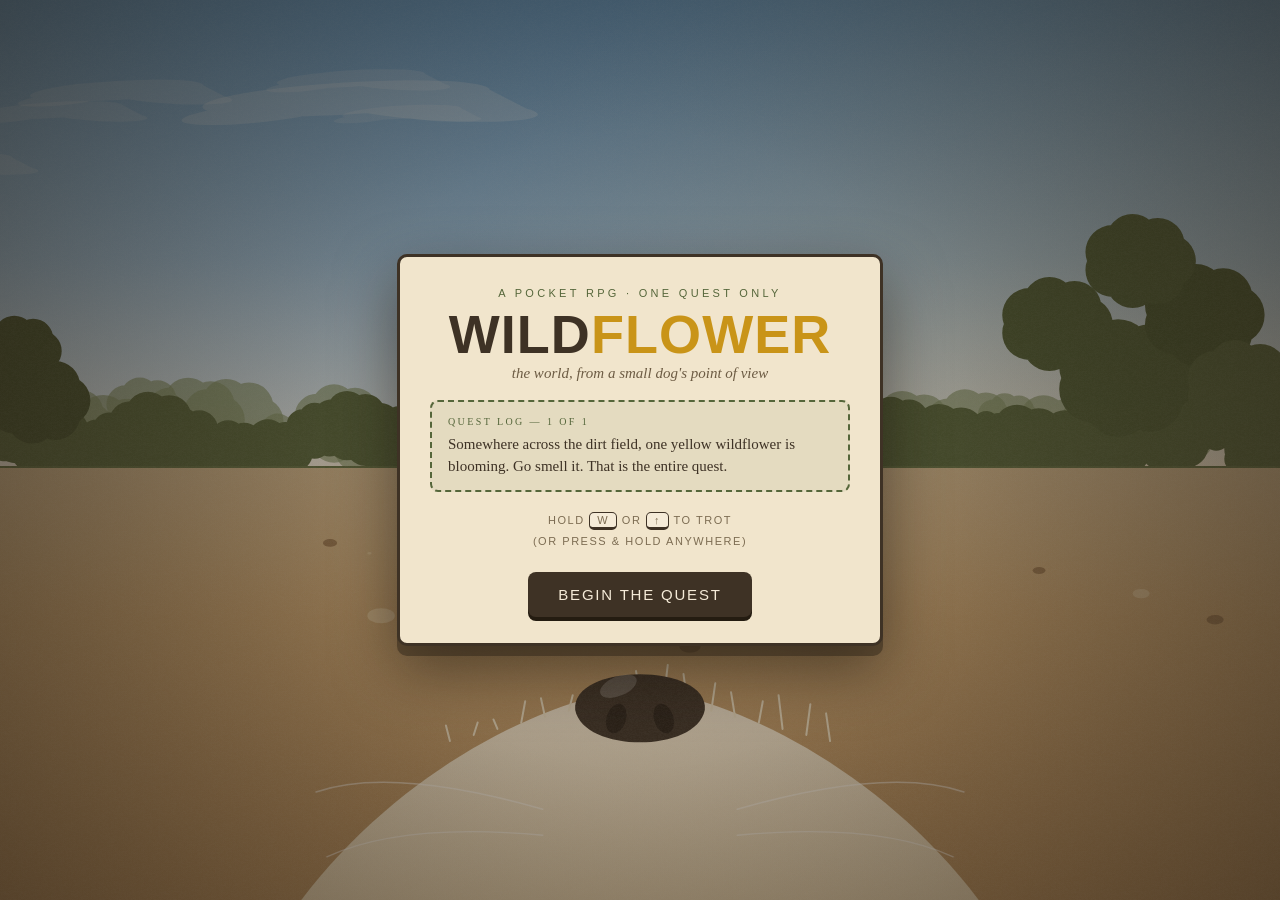
==== dog-quest/index.html @ f9dad0a7 "Add Wildflower: a one-quest RPG from the dog's point of view First-person canvas game built from the" ====
<!DOCTYPE html>
<html lang="en">
<head>
<meta charset="utf-8">
<meta name="viewport" content="width=device-width, initial-scale=1, maximum-scale=1, user-scalable=no">
<title>Wildflower — a pocket RPG</title>
</head>
<body>
<style>
  :root{
    --sky:#7FB2DC; --cream:#F5EBD8; --paper:#F1E5CC; --dirt:#C49E6C;
    --bark:#3E3225; --olive:#55663A; --flower:#FFC93E;
    --display:'Arial Rounded MT Bold','Trebuchet MS',Verdana,sans-serif;
    --flavor:Georgia,'Times New Roman',serif;
  }
  html,body{height:100%;}
  body{margin:0;overflow:hidden;background:#7FB2DC;touch-action:none;
    -webkit-user-select:none;user-select:none;font-family:var(--display);}
  #game{position:fixed;inset:0;}
  canvas{position:absolute;inset:0;width:100%;height:100%;display:block;cursor:pointer;}

  /* ---- HUD quest chip ---- */
  #hud{position:absolute;top:14px;left:14px;pointer-events:none;
    background:rgba(46,37,26,.82);color:var(--cream);
    border:2px solid rgba(245,235,216,.35);border-radius:8px;
    padding:8px 14px 9px;line-height:1.35;max-width:72vw;
    opacity:0;transition:opacity .4s;}
  #hud.show{opacity:1;}
  #hud .q-label{font-size:10px;letter-spacing:.22em;color:var(--flower);
    text-transform:uppercase;}
  #hud .q-text{font-size:14px;letter-spacing:.02em;}
  #hud .q-dist{font-size:11px;letter-spacing:.14em;text-transform:uppercase;
    color:#cfc3ab;font-variant-numeric:tabular-nums;}

  /* ---- hint ---- */
  #hint{position:absolute;left:50%;bottom:26%;transform:translateX(-50%);
    color:var(--cream);background:rgba(46,37,26,.72);border-radius:999px;
    padding:7px 18px;font-size:12px;letter-spacing:.16em;text-transform:uppercase;
    pointer-events:none;opacity:0;transition:opacity .5s;white-space:nowrap;}
  #hint.show{opacity:1;animation:hintpulse 2.2s ease-in-out infinite;}
  @keyframes hintpulse{50%{opacity:.45;}}

  /* ---- overlays ---- */
  .overlay{position:absolute;inset:0;display:flex;align-items:center;justify-content:center;
    padding:20px;background:radial-gradient(ellipse at 50% 60%,rgba(40,31,20,.25),rgba(40,31,20,.62));
    opacity:1;transition:opacity .45s;}
  .overlay.hidden{opacity:0;pointer-events:none;}
  .card{background:var(--paper);color:var(--bark);border:3px solid var(--bark);
    border-radius:10px;box-shadow:0 10px 0 rgba(40,31,20,.45), 0 24px 60px rgba(20,14,6,.5);
    max-width:420px;width:min(92vw,420px);padding:30px 30px 26px;text-align:center;}
  .eyebrow{font-size:11px;letter-spacing:.3em;text-transform:uppercase;color:var(--olive);margin:0 0 10px;}
  h1{font-family:var(--display);font-size:clamp(38px,9vw,54px);line-height:.95;margin:0 0 4px;
    letter-spacing:.02em;color:var(--bark);text-wrap:balance;}
  h1 .fl{color:#c99418;}
  .sub{font-family:var(--flavor);font-style:italic;font-size:15px;margin:0 0 18px;color:#6d5c44;}
  .quest-box{border:2px dashed var(--olive);border-radius:8px;background:rgba(85,102,58,.08);
    padding:12px 16px;margin:0 0 18px;text-align:left;}
  .quest-box .q-label{font-size:10px;letter-spacing:.24em;text-transform:uppercase;color:var(--olive);margin:0 0 4px;}
  .quest-box p{font-family:var(--flavor);font-size:15px;line-height:1.5;margin:0;}
  .controls{font-size:11px;letter-spacing:.14em;text-transform:uppercase;color:#7c6c52;margin:0 0 20px;line-height:1.9;}
  kbd{border:1.5px solid var(--bark);border-bottom-width:3px;border-radius:5px;
    padding:1px 7px;font-family:var(--display);font-size:11px;background:var(--cream);}
  button{font-family:var(--display);font-size:15px;letter-spacing:.12em;text-transform:uppercase;
    background:var(--bark);color:var(--cream);border:0;border-radius:8px;
    padding:14px 30px;cursor:pointer;box-shadow:0 4px 0 #241c11;transition:transform .08s,box-shadow .08s;}
  button:hover{transform:translateY(-1px);box-shadow:0 5px 0 #241c11;}
  button:active{transform:translateY(3px);box-shadow:0 1px 0 #241c11;}
  button:focus-visible{outline:3px solid var(--flower);outline-offset:3px;}

  /* ---- win ---- */
  #win{background:radial-gradient(ellipse at 50% 45%,rgba(40,31,20,.5),rgba(40,31,20,.82));}
  #win .card{background:transparent;border:0;box-shadow:none;max-width:520px;width:auto;}
  .winword{font-family:var(--display);font-weight:bold;font-size:clamp(56px,14vw,110px);
    line-height:.92;margin:0;color:var(--flower);letter-spacing:.01em;
    text-shadow:0 3px 0 #8a5a10,0 6px 0 #3E3225,0 14px 30px rgba(20,14,6,.55);
    transform:rotate(-3deg);animation:winpop .55s cubic-bezier(.2,1.6,.4,1) both;}
  @keyframes winpop{from{transform:rotate(-3deg) scale(.3);opacity:0;}to{transform:rotate(-3deg) scale(1);opacity:1;}}
  .sniffs{font-family:var(--flavor);font-style:italic;font-size:clamp(16px,3.4vw,22px);
    color:var(--cream);margin:18px 0 6px;letter-spacing:.06em;
    animation:fadeup .6s .35s both;}
  .windetail{font-family:var(--flavor);font-size:15px;line-height:1.55;color:#e8ddc6;
    max-width:34ch;margin:0 auto 26px;animation:fadeup .6s .55s both;}
  #win button{animation:fadeup .6s .8s both;}
  @keyframes fadeup{from{opacity:0;transform:translateY(12px);}to{opacity:1;transform:none;}}

  @media (prefers-reduced-motion:reduce){
    #hint.show,.winword,.sniffs,.windetail,#win button{animation:none;}
  }
</style>

<div id="game">
  <canvas id="c"></canvas>

  <div id="hud">
    <div class="q-label">Quest</div>
    <div class="q-text">Smell the wildflower</div>
    <div class="q-dist"><span id="paces">–</span> paces away</div>
  </div>

  <div id="hint">Hold to trot</div>

  <div id="start" class="overlay">
    <div class="card">
      <p class="eyebrow">A pocket RPG · one quest only</p>
      <h1>WILD<span class="fl">FLOWER</span></h1>
      <p class="sub">the world, from a small dog's point of view</p>
      <div class="quest-box">
        <p class="q-label">Quest log — 1 of 1</p>
        <p>Somewhere across the dirt field, one yellow wildflower is blooming.
        Go smell it. That is the entire quest.</p>
      </div>
      <p class="controls">Hold <kbd>W</kbd> or <kbd>&uarr;</kbd> to trot<br>
        (or press &amp; hold anywhere)</p>
      <button id="beginBtn">Begin the quest</button>
    </div>
  </div>

  <div id="win" class="overlay hidden">
    <div class="card">
      <p class="winword">YOU&nbsp;WIN!</p>
      <p class="sniffs">*sniff&hellip; sniff&hellip; snort*</p>
      <p class="windetail">The wildflower has been thoroughly smelled.
      The field is at peace. You are a very good dog.</p>
      <button id="againBtn">Smell it again</button>
    </div>
  </div>
</div>

<script>
(function(){
  'use strict';
  var cvs=document.getElementById('c'), ctx=cvs.getContext('2d');
  var hud=document.getElementById('hud'), hint=document.getElementById('hint');
  var startOv=document.getElementById('start'), winOv=document.getElementById('win');
  var pacesEl=document.getElementById('paces');
  var reduced=window.matchMedia('(prefers-reduced-motion: reduce)').matches;

  var W=0,H=0,DPR=1,horizon=0,focal=0,cx=0;
  var silCan=null,grainCan=null;

  // ---- world state ----
  var FLOWER_Z=64, SNIFF_AT=2.35;
  var state='title';           // title | play | sniff | won
  var playerZ=0, phase=0, sniffT=0, wonT=0;
  var held=false, keys={};
  var last=performance.now();

  // seeded-ish scatter (plain Math.random is fine in-browser)
  var pebbles=[], weeds=[], clouds=[], scents=[], petals=[];
  for(var i=0;i<110;i++) pebbles.push({x:(Math.random()*2-1)*46, z:Math.random()*FLOWER_Z,
    s:.5+Math.random()*1.4, c:Math.random()});
  for(i=0;i<26;i++) weeds.push({x:(Math.random()*2-1)*40, z:Math.random()*FLOWER_Z,
    s:.7+Math.random()*.9, lean:Math.random()*2-1});
  for(i=0;i<6;i++) clouds.push({x:Math.random(), y:.06+Math.random()*.32,
    s:.6+Math.random()*1.1, v:(4+Math.random()*7)});

  function resize(){
    DPR=Math.min(window.devicePixelRatio||1,2);
    W=window.innerWidth; H=window.innerHeight;
    cvs.width=W*DPR; cvs.height=H*DPR;
    ctx.setTransform(DPR,0,0,DPR,0,0);
    horizon=H*.52; focal=H*.42; cx=W*.5;
    buildSilhouette(); buildGrain();
  }

  // ---- treeline silhouette (cached) ----
  function treeBlob(c,x,y,r,col){
    c.fillStyle=col; c.beginPath();
    for(var a=0;a<7;a++){
      var ang=a/7*Math.PI*2;
      c.moveTo(x,y);
      c.arc(x+Math.cos(ang)*r*.55, y+Math.sin(ang)*r*.38, r*.5, 0, Math.PI*2);
    }
    c.fill();
  }
  function buildSilhouette(){
    silCan=document.createElement('canvas');
    silCan.width=Math.ceil(W*DPR); silCan.height=Math.ceil(H*.42*DPR);
    var c=silCan.getContext('2d'); c.setTransform(DPR,0,0,DPR,0,0);
    var base=H*.30; // silhouette canvas: baseline near its bottom
    // hazy back row
    c.globalAlpha=.65;
    for(var x=-30;x<W+40;x+=34+Math.random()*30)
      treeBlob(c,x,base-H*(.025+Math.random()*.045),H*(.030+Math.random()*.028),'#7d8f63');
    c.globalAlpha=1;
    // front row
    for(x=-20;x<W+40;x+=26+Math.random()*26)
      treeBlob(c,x,base-H*(.012+Math.random()*.038),H*(.026+Math.random()*.030),'#4d5e35');
    // small dark tree, far left (like the photo)
    treeBlob(c,W*.03,base-H*.075,H*.055,'#3b4a27');
    treeBlob(c,W*.015,base-H*.13,H*.045,'#3b4a27');
    // the big tree on the right
    var bx=W*.88;
    treeBlob(c,bx,base-H*.10,H*.075,'#46572f');
    treeBlob(c,bx-W*.055,base-H*.16,H*.06,'#46572f');
    treeBlob(c,bx+W*.06,base-H*.17,H*.065,'#3f5029');
    treeBlob(c,bx+W*.01,base-H*.23,H*.06,'#46572f');
    treeBlob(c,bx+W*.09,base-H*.09,H*.06,'#4d5e35');
    // ground contact strip
    c.fillStyle='#5a6a3e'; c.fillRect(0,base-2,W,H);
  }

  function buildGrain(){
    grainCan=document.createElement('canvas');
    grainCan.width=160; grainCan.height=160;
    var c=grainCan.getContext('2d'), img=c.createImageData(160,160);
    for(var i=0;i<img.data.length;i+=4){
      var v=200+Math.random()*55;
      img.data[i]=img.data[i+1]=img.data[i+2]=v;
      img.data[i+3]=Math.random()*26;
    }
    c.putImageData(img,0,0);
  }

  // ---- input ----
  function down(){ if(state==='play') held=true; }
  function up(){ held=false; }
  cvs.addEventListener('pointerdown',function(e){e.preventDefault();down();});
  window.addEventListener('pointerup',up);
  window.addEventListener('pointercancel',up);
  window.addEventListener('blur',function(){keys={};held=false;});
  window.addEventListener('keydown',function(e){
    if(e.key==='ArrowUp'||e.key==='w'||e.key==='W'||e.key===' '){
      if(e.key===' '||e.key==='ArrowUp') e.preventDefault();
      keys[e.key]=true; down();
    }});
  window.addEventListener('keyup',function(e){
    delete keys[e.key];
    if(Object.keys(keys).length===0) held=false;
  });

  document.getElementById('beginBtn').addEventListener('click',function(){
    state='play'; startOv.classList.add('hidden');
    hud.classList.add('show'); hint.classList.add('show');
  });
  document.getElementById('againBtn').addEventListener('click',function(){
    playerZ=0; phase=0; sniffT=0; wonT=0; scents.length=0; petals.length=0;
    state='play'; winOv.classList.add('hidden');
    hud.classList.add('show'); hint.classList.add('show');
  });

  // ---- helpers ----
  function rel(){ return FLOWER_Z-playerZ; }
  function ease(t){ return t<0?0:t>1?1:t*t*(3-2*t); }

  // ---- render pieces ----
  function drawSky(t){
    var g=ctx.createLinearGradient(0,0,0,horizon);
    g.addColorStop(0,'#5f9ed3'); g.addColorStop(.55,'#9cc4e4');
    g.addColorStop(.88,'#d9e6ec'); g.addColorStop(1,'#efe7d8');
    ctx.fillStyle=g; ctx.fillRect(0,0,W,horizon+2);
    // golden glow, low right (the light in the photo)
    var rg=ctx.createRadialGradient(W*.82,horizon,0,W*.82,horizon,W*.5);
    rg.addColorStop(0,'rgba(255,228,170,.28)'); rg.addColorStop(1,'rgba(255,228,170,0)');
    ctx.fillStyle=rg; ctx.fillRect(0,0,W,horizon+2);
    // wispy clouds
    ctx.fillStyle='rgba(255,255,255,.55)';
    for(var i=0;i<clouds.length;i++){
      var cl=clouds[i];
      var x=((cl.x*W + (reduced?0:t*.001*cl.v)) % (W+340))-170;
      var y=cl.y*horizon;
      ctx.globalAlpha=.16+.14*cl.s;
      ctx.beginPath();
      ctx.ellipse(x,y,90*cl.s,10*cl.s,-.06,0,Math.PI*2);
      ctx.ellipse(x+60*cl.s,y+7*cl.s,60*cl.s,7*cl.s,.05,0,Math.PI*2);
      ctx.ellipse(x-55*cl.s,y+9*cl.s,48*cl.s,6*cl.s,-.1,0,Math.PI*2);
      ctx.fill();
    }
    ctx.globalAlpha=1;
  }

  function drawTrees(){
    var grow=1+ease(playerZ/FLOWER_Z)*.14;   // treeline swells slightly as you close in
    var sh=H*.42, sw=W;
    ctx.drawImage(silCan, cx-sw*grow/2, horizon-H*.30*grow, sw*grow, sh*grow);
  }

  function drawGround(){
    var g=ctx.createLinearGradient(0,horizon,0,H);
    g.addColorStop(0,'#cdb289'); g.addColorStop(.35,'#c49e6c'); g.addColorStop(1,'#ab8354');
    ctx.fillStyle=g; ctx.fillRect(0,horizon,W,H-horizon);
    // scattered dirt + weeds, flowing past with the walk
    var i,p,r,y,x,s;
    for(i=0;i<pebbles.length;i++){
      p=pebbles[i];
      r=((p.z-playerZ)%FLOWER_Z+FLOWER_Z)%FLOWER_Z;
      if(r<1.2||r>55) continue;
      y=horizon+focal/r; if(y>H+20) continue;
      x=cx+p.x*(focal/r)*.09;
      s=Math.min((focal/r)*.05*p.s, 26);
      ctx.fillStyle=p.c<.25?'#d9bd92':(p.c<.7?'#a5825a':'#93714b');
      ctx.beginPath(); ctx.ellipse(x,y,s,s*.55,0,0,Math.PI*2); ctx.fill();
    }
    for(i=0;i<weeds.length;i++){
      p=weeds[i];
      r=((p.z-playerZ)%FLOWER_Z+FLOWER_Z)%FLOWER_Z;
      if(r<1.4||r>45) continue;
      y=horizon+focal/r; if(y>H+20) continue;
      x=cx+p.x*(focal/r)*.09;
      s=Math.min((focal/r)*.14*p.s, 60);
      ctx.strokeStyle='#6d8b3c'; ctx.lineWidth=Math.max(1,s*.06);
      ctx.beginPath();
      ctx.moveTo(x,y); ctx.quadraticCurveTo(x+p.lean*s*.3,y-s*.6,x+p.lean*s*.5,y-s);
      ctx.moveTo(x,y); ctx.quadraticCurveTo(x-p.lean*s*.2,y-s*.5,x-p.lean*s*.35,y-s*.8);
      ctx.stroke();
    }
  }

  function drawFlower(t){
    var r=Math.max(rel(),1.55);
    if(state==='sniff') r=Math.max(1.55, SNIFF_AT-ease(sniffT/1.1)*.8);
    if(state==='won') r=1.55;
    if(r>58) return;
    var scale=focal/r;
    var y=horizon+scale, x=cx+(-1.5)*scale*.09*3;   // a touch left of center
    var fs=Math.min(Math.max(scale*.30,4),H*.26);   // flower head radius; never smaller than a speck
    var sway=reduced?0:Math.sin(t*.0016)*fs*.06;
    // stem
    ctx.strokeStyle='#5e7a33'; ctx.lineWidth=Math.max(1.5,fs*.13);
    ctx.beginPath();
    ctx.moveTo(x,y);
    ctx.quadraticCurveTo(x+fs*.3, y-fs*1.1, x+sway, y-fs*2.1);
    ctx.stroke();
    // leaves
    ctx.fillStyle='#6d8b3c';
    ctx.beginPath(); ctx.ellipse(x+fs*.45,y-fs*.8,fs*.5,fs*.16,-.5,0,Math.PI*2); ctx.fill();
    ctx.beginPath(); ctx.ellipse(x-fs*.4,y-fs*1.2,fs*.42,fs*.14,.6,0,Math.PI*2); ctx.fill();
    // petals
    var hx=x+sway, hy=y-fs*2.1;
    for(var a=0;a<8;a++){
      var ang=a/8*Math.PI*2 + (reduced?0:t*.0002);
      ctx.fillStyle=a%2?'#ffc93e':'#ffd968';
      ctx.beginPath();
      ctx.ellipse(hx+Math.cos(ang)*fs*.62, hy+Math.sin(ang)*fs*.62, fs*.42, fs*.24, ang, 0, Math.PI*2);
      ctx.fill();
    }
    ctx.fillStyle='#7a4e1f';
    ctx.beginPath(); ctx.arc(hx,hy,fs*.34,0,Math.PI*2); ctx.fill();
    ctx.fillStyle='#5c3a15';
    for(a=0;a<7;a++){
      var da=a*2.4, dr=fs*.2*Math.sqrt(a/7);
      ctx.beginPath(); ctx.arc(hx+Math.cos(da)*dr,hy+Math.sin(da)*dr,fs*.035,0,Math.PI*2); ctx.fill();
    }
    return {x:hx,y:hy,fs:fs};
  }

  function spawnScent(fx,fy){
    scents.push({x:fx+(Math.random()*2-1)*20, y:fy, t:0, w:6+Math.random()*10,
      dur:.9+Math.random()*.5});
  }
  function drawScents(dt){
    ctx.strokeStyle='rgba(255,255,255,.0)';
    for(var i=scents.length-1;i>=0;i--){
      var s=scents[i]; s.t+=dt;
      var k=s.t/s.dur;
      if(k>=1){scents.splice(i,1);continue;}
      var y=s.y-k*H*.16, alpha=(1-k)*.7;
      ctx.strokeStyle='rgba(255,255,255,'+alpha.toFixed(3)+')';
      ctx.lineWidth=2;
      ctx.beginPath();
      for(var j=0;j<=10;j++){
        var yy=y-j*4.5, xx=s.x+Math.sin(j*.9+s.t*6)*s.w*(1-k*.4);
        j?ctx.lineTo(xx,yy):ctx.moveTo(xx,yy);
      }
      ctx.stroke();
    }
  }

  function drawSnout(bob,t){
    var lift=0;
    if(state==='sniff') lift=ease(sniffT/1.1)*H*.06;
    if(state==='won') lift=H*.06;
    var sn=H*.24, baseY=H+ -lift - bob*.55;
    var wob=(state==='sniff'&&!reduced)?Math.sin(t*.06)*2.5:0;
    ctx.save();
    ctx.translate(cx+wob, baseY);
    // muzzle fur
    var g=ctx.createLinearGradient(0,-sn,0,0);
    g.addColorStop(0,'#f5ebd8'); g.addColorStop(1,'#e2d2b2');
    ctx.fillStyle=g;
    ctx.beginPath();
    ctx.moveTo(-W*.34,sn);
    ctx.bezierCurveTo(-W*.30,-sn*.25, -sn*.62,-sn*.92, 0,-sn*.98);
    ctx.bezierCurveTo(sn*.62,-sn*.92, W*.30,-sn*.25, W*.34,sn);
    ctx.closePath(); ctx.fill();
    // scruffy fur wisps along the top edge
    ctx.strokeStyle='#efe3c8'; ctx.lineWidth=2; ctx.lineCap='round';
    for(var i=-8;i<=8;i++){
      var fx=i*sn*.11, fy=-sn*(.96-Math.abs(i)*.028);
      var fl=sn*(.10+((i*7919)%5)*.014);
      ctx.beginPath(); ctx.moveTo(fx,fy);
      ctx.lineTo(fx+((i%2)?4:-4), fy-fl); ctx.stroke();
    }
    // whiskers
    ctx.strokeStyle='rgba(255,255,255,.5)'; ctx.lineWidth=1.4;
    ctx.beginPath();
    ctx.moveTo(-sn*.45,-sn*.42); ctx.quadraticCurveTo(-sn*1.15,-sn*.62,-sn*1.5,-sn*.5);
    ctx.moveTo(-sn*.45,-sn*.3);  ctx.quadraticCurveTo(-sn*1.1,-sn*.36,-sn*1.45,-sn*.2);
    ctx.moveTo(sn*.45,-sn*.42);  ctx.quadraticCurveTo(sn*1.15,-sn*.62,sn*1.5,-sn*.5);
    ctx.moveTo(sn*.45,-sn*.3);   ctx.quadraticCurveTo(sn*1.1,-sn*.36,sn*1.45,-sn*.2);
    ctx.stroke();
    // nose
    var nflare=(state==='sniff'&&!reduced)?1+Math.abs(Math.sin(t*.02))*.10:1;
    ctx.save(); ctx.translate(0,-sn*.86); ctx.scale(nflare,nflare);
    ctx.fillStyle='#2e2620';
    ctx.beginPath();
    ctx.moveTo(-sn*.30,-sn*.02);
    ctx.bezierCurveTo(-sn*.32,-sn*.24, sn*.32,-sn*.24, sn*.30,-sn*.02);
    ctx.bezierCurveTo(sn*.26,sn*.18, -sn*.26,sn*.18, -sn*.30,-sn*.02);
    ctx.fill();
    ctx.fillStyle='rgba(255,255,255,.22)';
    ctx.beginPath(); ctx.ellipse(-sn*.1,-sn*.13,sn*.09,sn*.045,-.4,0,Math.PI*2); ctx.fill();
    ctx.fillStyle='#181310';
    ctx.beginPath(); ctx.ellipse(-sn*.11,sn*.02,sn*.045,sn*.07,.3,0,Math.PI*2); ctx.fill();
    ctx.beginPath(); ctx.ellipse(sn*.11,sn*.02,sn*.045,sn*.07,-.3,0,Math.PI*2); ctx.fill();
    ctx.restore();
    ctx.restore();
  }

  function drawPetals(dt){
    if(state!=='won') return;
    if(!reduced && petals.length<26 && Math.random()<.3)
      petals.push({x:Math.random()*W,y:-20,vy:40+Math.random()*60,
        vx:(Math.random()*2-1)*30,rot:Math.random()*6,vr:(Math.random()*2-1)*3,
        s:6+Math.random()*8});
    for(var i=petals.length-1;i>=0;i--){
      var p=petals[i];
      p.y+=p.vy*dt; p.x+=p.vx*dt+Math.sin(p.y*.02)*.6; p.rot+=p.vr*dt;
      if(p.y>H+30){petals.splice(i,1);continue;}
      ctx.save(); ctx.translate(p.x,p.y); ctx.rotate(p.rot);
      ctx.fillStyle='#ffc93e';
      ctx.beginPath(); ctx.ellipse(0,0,p.s,p.s*.5,0,0,Math.PI*2); ctx.fill();
      ctx.restore();
    }
  }

  function drawGrade(t){
    // warm golden-hour wash
    var g=ctx.createLinearGradient(0,0,0,H);
    g.addColorStop(0,'rgba(255,214,150,0)');
    g.addColorStop(1,'rgba(255,190,120,.10)');
    ctx.fillStyle=g; ctx.fillRect(0,0,W,H);
    // vignette
    var v=ctx.createRadialGradient(cx,H*.5,H*.35,cx,H*.5,H*.95);
    v.addColorStop(0,'rgba(30,22,12,0)'); v.addColorStop(1,'rgba(30,22,12,.28)');
    ctx.fillStyle=v; ctx.fillRect(0,0,W,H);
    // film grain (echoes the photo's texture)
    var ox=reduced?0:(t*.05)%160, oy=reduced?0:(t*.083)%160;
    ctx.globalAlpha=.5;
    for(var x=-ox;x<W;x+=160) for(var y=-oy;y<H;y+=160) ctx.drawImage(grainCan,x,y);
    ctx.globalAlpha=1;
  }

  // ---- main loop ----
  function frame(now){
    var dt=Math.min((now-last)/1000,.05); last=now;

    if(state==='play'&&held){
      phase+=dt*7.4;
      playerZ+=dt*9.5;
      hint.classList.remove('show');
    }
    if(state==='play'&&rel()<=SNIFF_AT){
      state='sniff'; sniffT=0; held=false;
      hud.classList.remove('show'); hint.classList.remove('show');
    }
    if(state==='sniff'){
      sniffT+=dt;
      if(sniffT>1.7){ state='won'; wonT=0; winOv.classList.remove('hidden'); }
    }
    if(state==='won') wonT+=dt;

    var bobAmp=reduced?H*.004:H*.012;
    var bob=(held&&state==='play')?Math.sin(phase*2)*bobAmp:0;
    var sway=(held&&state==='play')?Math.sin(phase)*W*.006:0;

    ctx.clearRect(0,0,W,H);
    ctx.save();
    ctx.translate(sway,bob);
    drawSky(now);
    drawTrees();
    drawGround();
    var f=drawFlower(now);
    ctx.restore();

    if(f&&(state==='sniff'||state==='won'||rel()<7)){
      if(!reduced&&Math.random()<(state==='sniff'?.35:.12)) spawnScent(f.x,f.y);
      drawScents(dt);
    } else { drawScents(dt); }

    drawSnout(bob,now);
    drawPetals(dt);
    drawGrade(now);

    if(state==='play') pacesEl.textContent=Math.max(0,Math.round((rel()-SNIFF_AT)*1.6));

    requestAnimationFrame(frame);
  }

  window.addEventListener('resize',resize);
  resize();
  requestAnimationFrame(frame);
})();
</script>
</body>
</html>
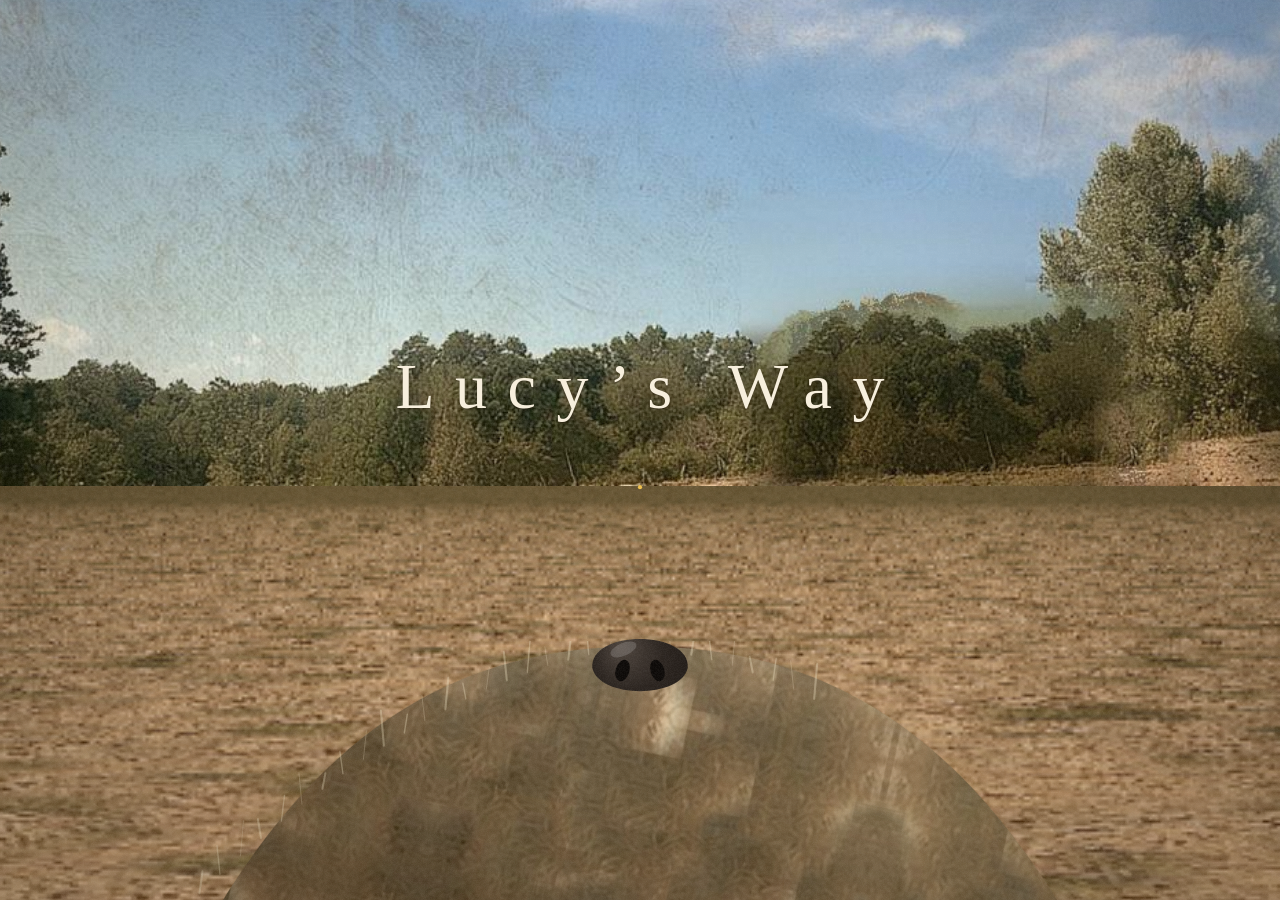
==== commit d459ba7b: "Rebuild dog RPG as Lucy's Way: photographic scene, free movement, minimal UI The scene is now built " ====
--- a/dog-quest/index.html
+++ b/dog-quest/index.html
@@ -3,504 +3,484 @@
 <head>
 <meta charset="utf-8">
 <meta name="viewport" content="width=device-width, initial-scale=1, maximum-scale=1, user-scalable=no">
-<title>Wildflower — a pocket RPG</title>
+<title>Lucy's Way</title>
 </head>
 <body>
 <style>
-  :root{
-    --sky:#7FB2DC; --cream:#F5EBD8; --paper:#F1E5CC; --dirt:#C49E6C;
-    --bark:#3E3225; --olive:#55663A; --flower:#FFC93E;
-    --display:'Arial Rounded MT Bold','Trebuchet MS',Verdana,sans-serif;
-    --flavor:Georgia,'Times New Roman',serif;
-  }
   html,body{height:100%;}
-  body{margin:0;overflow:hidden;background:#7FB2DC;touch-action:none;
-    -webkit-user-select:none;user-select:none;font-family:var(--display);}
+  body{margin:0;overflow:hidden;background:#6d97bf;touch-action:none;
+    -webkit-user-select:none;user-select:none;}
   #game{position:fixed;inset:0;}
-  canvas{position:absolute;inset:0;width:100%;height:100%;display:block;cursor:pointer;}
-
-  /* ---- HUD quest chip ---- */
-  #hud{position:absolute;top:14px;left:14px;pointer-events:none;
-    background:rgba(46,37,26,.82);color:var(--cream);
-    border:2px solid rgba(245,235,216,.35);border-radius:8px;
-    padding:8px 14px 9px;line-height:1.35;max-width:72vw;
-    opacity:0;transition:opacity .4s;}
-  #hud.show{opacity:1;}
-  #hud .q-label{font-size:10px;letter-spacing:.22em;color:var(--flower);
-    text-transform:uppercase;}
-  #hud .q-text{font-size:14px;letter-spacing:.02em;}
-  #hud .q-dist{font-size:11px;letter-spacing:.14em;text-transform:uppercase;
-    color:#cfc3ab;font-variant-numeric:tabular-nums;}
-
-  /* ---- hint ---- */
-  #hint{position:absolute;left:50%;bottom:26%;transform:translateX(-50%);
-    color:var(--cream);background:rgba(46,37,26,.72);border-radius:999px;
-    padding:7px 18px;font-size:12px;letter-spacing:.16em;text-transform:uppercase;
-    pointer-events:none;opacity:0;transition:opacity .5s;white-space:nowrap;}
-  #hint.show{opacity:1;animation:hintpulse 2.2s ease-in-out infinite;}
-  @keyframes hintpulse{50%{opacity:.45;}}
-
-  /* ---- overlays ---- */
-  .overlay{position:absolute;inset:0;display:flex;align-items:center;justify-content:center;
-    padding:20px;background:radial-gradient(ellipse at 50% 60%,rgba(40,31,20,.25),rgba(40,31,20,.62));
-    opacity:1;transition:opacity .45s;}
-  .overlay.hidden{opacity:0;pointer-events:none;}
-  .card{background:var(--paper);color:var(--bark);border:3px solid var(--bark);
-    border-radius:10px;box-shadow:0 10px 0 rgba(40,31,20,.45), 0 24px 60px rgba(20,14,6,.5);
-    max-width:420px;width:min(92vw,420px);padding:30px 30px 26px;text-align:center;}
-  .eyebrow{font-size:11px;letter-spacing:.3em;text-transform:uppercase;color:var(--olive);margin:0 0 10px;}
-  h1{font-family:var(--display);font-size:clamp(38px,9vw,54px);line-height:.95;margin:0 0 4px;
-    letter-spacing:.02em;color:var(--bark);text-wrap:balance;}
-  h1 .fl{color:#c99418;}
-  .sub{font-family:var(--flavor);font-style:italic;font-size:15px;margin:0 0 18px;color:#6d5c44;}
-  .quest-box{border:2px dashed var(--olive);border-radius:8px;background:rgba(85,102,58,.08);
-    padding:12px 16px;margin:0 0 18px;text-align:left;}
-  .quest-box .q-label{font-size:10px;letter-spacing:.24em;text-transform:uppercase;color:var(--olive);margin:0 0 4px;}
-  .quest-box p{font-family:var(--flavor);font-size:15px;line-height:1.5;margin:0;}
-  .controls{font-size:11px;letter-spacing:.14em;text-transform:uppercase;color:#7c6c52;margin:0 0 20px;line-height:1.9;}
-  kbd{border:1.5px solid var(--bark);border-bottom-width:3px;border-radius:5px;
-    padding:1px 7px;font-family:var(--display);font-size:11px;background:var(--cream);}
-  button{font-family:var(--display);font-size:15px;letter-spacing:.12em;text-transform:uppercase;
-    background:var(--bark);color:var(--cream);border:0;border-radius:8px;
-    padding:14px 30px;cursor:pointer;box-shadow:0 4px 0 #241c11;transition:transform .08s,box-shadow .08s;}
-  button:hover{transform:translateY(-1px);box-shadow:0 5px 0 #241c11;}
-  button:active{transform:translateY(3px);box-shadow:0 1px 0 #241c11;}
-  button:focus-visible{outline:3px solid var(--flower);outline-offset:3px;}
-
-  /* ---- win ---- */
-  #win{background:radial-gradient(ellipse at 50% 45%,rgba(40,31,20,.5),rgba(40,31,20,.82));}
-  #win .card{background:transparent;border:0;box-shadow:none;max-width:520px;width:auto;}
-  .winword{font-family:var(--display);font-weight:bold;font-size:clamp(56px,14vw,110px);
-    line-height:.92;margin:0;color:var(--flower);letter-spacing:.01em;
-    text-shadow:0 3px 0 #8a5a10,0 6px 0 #3E3225,0 14px 30px rgba(20,14,6,.55);
-    transform:rotate(-3deg);animation:winpop .55s cubic-bezier(.2,1.6,.4,1) both;}
-  @keyframes winpop{from{transform:rotate(-3deg) scale(.3);opacity:0;}to{transform:rotate(-3deg) scale(1);opacity:1;}}
-  .sniffs{font-family:var(--flavor);font-style:italic;font-size:clamp(16px,3.4vw,22px);
-    color:var(--cream);margin:18px 0 6px;letter-spacing:.06em;
-    animation:fadeup .6s .35s both;}
-  .windetail{font-family:var(--flavor);font-size:15px;line-height:1.55;color:#e8ddc6;
-    max-width:34ch;margin:0 auto 26px;animation:fadeup .6s .55s both;}
-  #win button{animation:fadeup .6s .8s both;}
-  @keyframes fadeup{from{opacity:0;transform:translateY(12px);}to{opacity:1;transform:none;}}
-
-  @media (prefers-reduced-motion:reduce){
-    #hint.show,.winword,.sniffs,.windetail,#win button{animation:none;}
-  }
+  canvas{position:absolute;inset:0;width:100%;height:100%;display:block;}
+
+  #title{position:absolute;inset:0;display:flex;align-items:center;justify-content:center;
+    pointer-events:none;opacity:1;transition:opacity 1.6s ease;}
+  #title.gone{opacity:0;}
+  #title h1{font-family:Georgia,'Times New Roman',serif;font-weight:normal;
+    font-size:clamp(34px,7vw,64px);letter-spacing:.32em;text-indent:.32em;
+    color:#f7efdd;margin:0 0 14vh;
+    text-shadow:0 1px 2px rgba(35,25,12,.45),0 6px 28px rgba(35,25,12,.5);}
+
+  #win{position:absolute;inset:0;display:flex;align-items:center;justify-content:center;
+    background:radial-gradient(ellipse at 50% 45%,rgba(35,26,14,.28),rgba(35,26,14,.66));
+    opacity:0;visibility:hidden;pointer-events:none;
+    transition:opacity 1.2s ease,visibility 0s 1.2s;}
+  #win.show{opacity:1;visibility:visible;pointer-events:auto;transition:opacity 1.2s ease;}
+  #win .inner{text-align:center;padding:20px;}
+  #win h2{font-family:Georgia,'Times New Roman',serif;font-weight:normal;
+    font-size:clamp(44px,10vw,92px);letter-spacing:.14em;text-indent:.14em;
+    color:#f7efdd;margin:0 0 10px;
+    text-shadow:0 1px 2px rgba(35,25,12,.5),0 8px 34px rgba(35,25,12,.55);}
+  #win .sniff{font-family:Georgia,serif;font-style:italic;
+    font-size:clamp(15px,3vw,20px);color:#e9dfc8;margin:0 0 40px;letter-spacing:.08em;}
+  #win button{font-family:Georgia,serif;font-size:16px;letter-spacing:.26em;text-indent:.26em;
+    text-transform:lowercase;color:#f7efdd;background:transparent;
+    border:1px solid rgba(247,239,221,.55);border-radius:2px;
+    padding:13px 34px 12px;cursor:pointer;transition:background .25s,border-color .25s;}
+  #win button:hover{background:rgba(247,239,221,.12);border-color:#f7efdd;}
+  #win button:focus-visible{outline:2px solid #f7efdd;outline-offset:4px;}
 </style>
 
 <div id="game">
   <canvas id="c"></canvas>
-
-  <div id="hud">
-    <div class="q-label">Quest</div>
-    <div class="q-text">Smell the wildflower</div>
-    <div class="q-dist"><span id="paces">–</span> paces away</div>
-  </div>
-
-  <div id="hint">Hold to trot</div>
-
-  <div id="start" class="overlay">
-    <div class="card">
-      <p class="eyebrow">A pocket RPG · one quest only</p>
-      <h1>WILD<span class="fl">FLOWER</span></h1>
-      <p class="sub">the world, from a small dog's point of view</p>
-      <div class="quest-box">
-        <p class="q-label">Quest log — 1 of 1</p>
-        <p>Somewhere across the dirt field, one yellow wildflower is blooming.
-        Go smell it. That is the entire quest.</p>
-      </div>
-      <p class="controls">Hold <kbd>W</kbd> or <kbd>&uarr;</kbd> to trot<br>
-        (or press &amp; hold anywhere)</p>
-      <button id="beginBtn">Begin the quest</button>
-    </div>
-  </div>
-
-  <div id="win" class="overlay hidden">
-    <div class="card">
-      <p class="winword">YOU&nbsp;WIN!</p>
-      <p class="sniffs">*sniff&hellip; sniff&hellip; snort*</p>
-      <p class="windetail">The wildflower has been thoroughly smelled.
-      The field is at peace. You are a very good dog.</p>
-      <button id="againBtn">Smell it again</button>
+  <div id="title"><h1>Lucy&rsquo;s Way</h1></div>
+  <div id="win">
+    <div class="inner">
+      <h2>You win!</h2>
+      <p class="sniff">*sniff&hellip; sniff&hellip;*</p>
+      <button id="againBtn">again</button>
     </div>
   </div>
 </div>
 
 <script>
 (function(){
-  'use strict';
-  var cvs=document.getElementById('c'), ctx=cvs.getContext('2d');
-  var hud=document.getElementById('hud'), hint=document.getElementById('hint');
-  var startOv=document.getElementById('start'), winOv=document.getElementById('win');
-  var pacesEl=document.getElementById('paces');
-  var reduced=window.matchMedia('(prefers-reduced-motion: reduce)').matches;
-
-  var W=0,H=0,DPR=1,horizon=0,focal=0,cx=0;
-  var silCan=null,grainCan=null;
-
-  // ---- world state ----
-  var FLOWER_Z=64, SNIFF_AT=2.35;
-  var state='title';           // title | play | sniff | won
-  var playerZ=0, phase=0, sniffT=0, wonT=0;
-  var held=false, keys={};
-  var last=performance.now();
-
-  // seeded-ish scatter (plain Math.random is fine in-browser)
-  var pebbles=[], weeds=[], clouds=[], scents=[], petals=[];
-  for(var i=0;i<110;i++) pebbles.push({x:(Math.random()*2-1)*46, z:Math.random()*FLOWER_Z,
-    s:.5+Math.random()*1.4, c:Math.random()});
-  for(i=0;i<26;i++) weeds.push({x:(Math.random()*2-1)*40, z:Math.random()*FLOWER_Z,
-    s:.7+Math.random()*.9, lean:Math.random()*2-1});
-  for(i=0;i<6;i++) clouds.push({x:Math.random(), y:.06+Math.random()*.32,
-    s:.6+Math.random()*1.1, v:(4+Math.random()*7)});
-
-  function resize(){
-    DPR=Math.min(window.devicePixelRatio||1,2);
-    W=window.innerWidth; H=window.innerHeight;
-    cvs.width=W*DPR; cvs.height=H*DPR;
-    ctx.setTransform(DPR,0,0,DPR,0,0);
-    horizon=H*.52; focal=H*.42; cx=W*.5;
-    buildSilhouette(); buildGrain();
-  }
-
-  // ---- treeline silhouette (cached) ----
-  function treeBlob(c,x,y,r,col){
-    c.fillStyle=col; c.beginPath();
-    for(var a=0;a<7;a++){
-      var ang=a/7*Math.PI*2;
-      c.moveTo(x,y);
-      c.arc(x+Math.cos(ang)*r*.55, y+Math.sin(ang)*r*.38, r*.5, 0, Math.PI*2);
-    }
-    c.fill();
-  }
-  function buildSilhouette(){
-    silCan=document.createElement('canvas');
-    silCan.width=Math.ceil(W*DPR); silCan.height=Math.ceil(H*.42*DPR);
-    var c=silCan.getContext('2d'); c.setTransform(DPR,0,0,DPR,0,0);
-    var base=H*.30; // silhouette canvas: baseline near its bottom
-    // hazy back row
-    c.globalAlpha=.65;
-    for(var x=-30;x<W+40;x+=34+Math.random()*30)
-      treeBlob(c,x,base-H*(.025+Math.random()*.045),H*(.030+Math.random()*.028),'#7d8f63');
-    c.globalAlpha=1;
-    // front row
-    for(x=-20;x<W+40;x+=26+Math.random()*26)
-      treeBlob(c,x,base-H*(.012+Math.random()*.038),H*(.026+Math.random()*.030),'#4d5e35');
-    // small dark tree, far left (like the photo)
-    treeBlob(c,W*.03,base-H*.075,H*.055,'#3b4a27');
-    treeBlob(c,W*.015,base-H*.13,H*.045,'#3b4a27');
-    // the big tree on the right
-    var bx=W*.88;
-    treeBlob(c,bx,base-H*.10,H*.075,'#46572f');
-    treeBlob(c,bx-W*.055,base-H*.16,H*.06,'#46572f');
-    treeBlob(c,bx+W*.06,base-H*.17,H*.065,'#3f5029');
-    treeBlob(c,bx+W*.01,base-H*.23,H*.06,'#46572f');
-    treeBlob(c,bx+W*.09,base-H*.09,H*.06,'#4d5e35');
-    // ground contact strip
-    c.fillStyle='#5a6a3e'; c.fillRect(0,base-2,W,H);
-  }
-
-  function buildGrain(){
-    grainCan=document.createElement('canvas');
-    grainCan.width=160; grainCan.height=160;
-    var c=grainCan.getContext('2d'), img=c.createImageData(160,160);
-    for(var i=0;i<img.data.length;i+=4){
-      var v=200+Math.random()*55;
-      img.data[i]=img.data[i+1]=img.data[i+2]=v;
-      img.data[i+3]=Math.random()*26;
-    }
-    c.putImageData(img,0,0);
-  }
-
-  // ---- input ----
-  function down(){ if(state==='play') held=true; }
-  function up(){ held=false; }
-  cvs.addEventListener('pointerdown',function(e){e.preventDefault();down();});
-  window.addEventListener('pointerup',up);
-  window.addEventListener('pointercancel',up);
-  window.addEventListener('blur',function(){keys={};held=false;});
-  window.addEventListener('keydown',function(e){
-    if(e.key==='ArrowUp'||e.key==='w'||e.key==='W'||e.key===' '){
-      if(e.key===' '||e.key==='ArrowUp') e.preventDefault();
-      keys[e.key]=true; down();
-    }});
-  window.addEventListener('keyup',function(e){
-    delete keys[e.key];
-    if(Object.keys(keys).length===0) held=false;
-  });
-
-  document.getElementById('beginBtn').addEventListener('click',function(){
-    state='play'; startOv.classList.add('hidden');
-    hud.classList.add('show'); hint.classList.add('show');
-  });
-  document.getElementById('againBtn').addEventListener('click',function(){
-    playerZ=0; phase=0; sniffT=0; wonT=0; scents.length=0; petals.length=0;
-    state='play'; winOv.classList.add('hidden');
-    hud.classList.add('show'); hint.classList.add('show');
-  });
-
-  // ---- helpers ----
-  function rel(){ return FLOWER_Z-playerZ; }
-  function ease(t){ return t<0?0:t>1?1:t*t*(3-2*t); }
-
-  // ---- render pieces ----
-  function drawSky(t){
-    var g=ctx.createLinearGradient(0,0,0,horizon);
-    g.addColorStop(0,'#5f9ed3'); g.addColorStop(.55,'#9cc4e4');
-    g.addColorStop(.88,'#d9e6ec'); g.addColorStop(1,'#efe7d8');
-    ctx.fillStyle=g; ctx.fillRect(0,0,W,horizon+2);
-    // golden glow, low right (the light in the photo)
-    var rg=ctx.createRadialGradient(W*.82,horizon,0,W*.82,horizon,W*.5);
-    rg.addColorStop(0,'rgba(255,228,170,.28)'); rg.addColorStop(1,'rgba(255,228,170,0)');
-    ctx.fillStyle=rg; ctx.fillRect(0,0,W,horizon+2);
-    // wispy clouds
-    ctx.fillStyle='rgba(255,255,255,.55)';
-    for(var i=0;i<clouds.length;i++){
-      var cl=clouds[i];
-      var x=((cl.x*W + (reduced?0:t*.001*cl.v)) % (W+340))-170;
-      var y=cl.y*horizon;
-      ctx.globalAlpha=.16+.14*cl.s;
-      ctx.beginPath();
-      ctx.ellipse(x,y,90*cl.s,10*cl.s,-.06,0,Math.PI*2);
-      ctx.ellipse(x+60*cl.s,y+7*cl.s,60*cl.s,7*cl.s,.05,0,Math.PI*2);
-      ctx.ellipse(x-55*cl.s,y+9*cl.s,48*cl.s,6*cl.s,-.1,0,Math.PI*2);
-      ctx.fill();
-    }
-    ctx.globalAlpha=1;
-  }
-
-  function drawTrees(){
-    var grow=1+ease(playerZ/FLOWER_Z)*.14;   // treeline swells slightly as you close in
-    var sh=H*.42, sw=W;
-    ctx.drawImage(silCan, cx-sw*grow/2, horizon-H*.30*grow, sw*grow, sh*grow);
-  }
-
-  function drawGround(){
-    var g=ctx.createLinearGradient(0,horizon,0,H);
-    g.addColorStop(0,'#cdb289'); g.addColorStop(.35,'#c49e6c'); g.addColorStop(1,'#ab8354');
-    ctx.fillStyle=g; ctx.fillRect(0,horizon,W,H-horizon);
-    // scattered dirt + weeds, flowing past with the walk
-    var i,p,r,y,x,s;
-    for(i=0;i<pebbles.length;i++){
-      p=pebbles[i];
-      r=((p.z-playerZ)%FLOWER_Z+FLOWER_Z)%FLOWER_Z;
-      if(r<1.2||r>55) continue;
-      y=horizon+focal/r; if(y>H+20) continue;
-      x=cx+p.x*(focal/r)*.09;
-      s=Math.min((focal/r)*.05*p.s, 26);
-      ctx.fillStyle=p.c<.25?'#d9bd92':(p.c<.7?'#a5825a':'#93714b');
-      ctx.beginPath(); ctx.ellipse(x,y,s,s*.55,0,0,Math.PI*2); ctx.fill();
-    }
-    for(i=0;i<weeds.length;i++){
-      p=weeds[i];
-      r=((p.z-playerZ)%FLOWER_Z+FLOWER_Z)%FLOWER_Z;
-      if(r<1.4||r>45) continue;
-      y=horizon+focal/r; if(y>H+20) continue;
-      x=cx+p.x*(focal/r)*.09;
-      s=Math.min((focal/r)*.14*p.s, 60);
-      ctx.strokeStyle='#6d8b3c'; ctx.lineWidth=Math.max(1,s*.06);
-      ctx.beginPath();
-      ctx.moveTo(x,y); ctx.quadraticCurveTo(x+p.lean*s*.3,y-s*.6,x+p.lean*s*.5,y-s);
-      ctx.moveTo(x,y); ctx.quadraticCurveTo(x-p.lean*s*.2,y-s*.5,x-p.lean*s*.35,y-s*.8);
-      ctx.stroke();
-    }
-  }
-
-  function drawFlower(t){
-    var r=Math.max(rel(),1.55);
-    if(state==='sniff') r=Math.max(1.55, SNIFF_AT-ease(sniffT/1.1)*.8);
-    if(state==='won') r=1.55;
-    if(r>58) return;
-    var scale=focal/r;
-    var y=horizon+scale, x=cx+(-1.5)*scale*.09*3;   // a touch left of center
-    var fs=Math.min(Math.max(scale*.30,4),H*.26);   // flower head radius; never smaller than a speck
-    var sway=reduced?0:Math.sin(t*.0016)*fs*.06;
-    // stem
-    ctx.strokeStyle='#5e7a33'; ctx.lineWidth=Math.max(1.5,fs*.13);
-    ctx.beginPath();
-    ctx.moveTo(x,y);
-    ctx.quadraticCurveTo(x+fs*.3, y-fs*1.1, x+sway, y-fs*2.1);
-    ctx.stroke();
-    // leaves
-    ctx.fillStyle='#6d8b3c';
-    ctx.beginPath(); ctx.ellipse(x+fs*.45,y-fs*.8,fs*.5,fs*.16,-.5,0,Math.PI*2); ctx.fill();
-    ctx.beginPath(); ctx.ellipse(x-fs*.4,y-fs*1.2,fs*.42,fs*.14,.6,0,Math.PI*2); ctx.fill();
-    // petals
-    var hx=x+sway, hy=y-fs*2.1;
-    for(var a=0;a<8;a++){
-      var ang=a/8*Math.PI*2 + (reduced?0:t*.0002);
-      ctx.fillStyle=a%2?'#ffc93e':'#ffd968';
-      ctx.beginPath();
-      ctx.ellipse(hx+Math.cos(ang)*fs*.62, hy+Math.sin(ang)*fs*.62, fs*.42, fs*.24, ang, 0, Math.PI*2);
-      ctx.fill();
-    }
-    ctx.fillStyle='#7a4e1f';
-    ctx.beginPath(); ctx.arc(hx,hy,fs*.34,0,Math.PI*2); ctx.fill();
-    ctx.fillStyle='#5c3a15';
-    for(a=0;a<7;a++){
-      var da=a*2.4, dr=fs*.2*Math.sqrt(a/7);
-      ctx.beginPath(); ctx.arc(hx+Math.cos(da)*dr,hy+Math.sin(da)*dr,fs*.035,0,Math.PI*2); ctx.fill();
-    }
-    return {x:hx,y:hy,fs:fs};
-  }
-
-  function spawnScent(fx,fy){
-    scents.push({x:fx+(Math.random()*2-1)*20, y:fy, t:0, w:6+Math.random()*10,
-      dur:.9+Math.random()*.5});
-  }
-  function drawScents(dt){
-    ctx.strokeStyle='rgba(255,255,255,.0)';
-    for(var i=scents.length-1;i>=0;i--){
-      var s=scents[i]; s.t+=dt;
-      var k=s.t/s.dur;
-      if(k>=1){scents.splice(i,1);continue;}
-      var y=s.y-k*H*.16, alpha=(1-k)*.7;
-      ctx.strokeStyle='rgba(255,255,255,'+alpha.toFixed(3)+')';
-      ctx.lineWidth=2;
-      ctx.beginPath();
-      for(var j=0;j<=10;j++){
-        var yy=y-j*4.5, xx=s.x+Math.sin(j*.9+s.t*6)*s.w*(1-k*.4);
-        j?ctx.lineTo(xx,yy):ctx.moveTo(xx,yy);
-      }
-      ctx.stroke();
-    }
-  }
-
-  function drawSnout(bob,t){
-    var lift=0;
-    if(state==='sniff') lift=ease(sniffT/1.1)*H*.06;
-    if(state==='won') lift=H*.06;
-    var sn=H*.24, baseY=H+ -lift - bob*.55;
-    var wob=(state==='sniff'&&!reduced)?Math.sin(t*.06)*2.5:0;
-    ctx.save();
-    ctx.translate(cx+wob, baseY);
-    // muzzle fur
-    var g=ctx.createLinearGradient(0,-sn,0,0);
-    g.addColorStop(0,'#f5ebd8'); g.addColorStop(1,'#e2d2b2');
-    ctx.fillStyle=g;
-    ctx.beginPath();
-    ctx.moveTo(-W*.34,sn);
-    ctx.bezierCurveTo(-W*.30,-sn*.25, -sn*.62,-sn*.92, 0,-sn*.98);
-    ctx.bezierCurveTo(sn*.62,-sn*.92, W*.30,-sn*.25, W*.34,sn);
-    ctx.closePath(); ctx.fill();
-    // scruffy fur wisps along the top edge
-    ctx.strokeStyle='#efe3c8'; ctx.lineWidth=2; ctx.lineCap='round';
-    for(var i=-8;i<=8;i++){
-      var fx=i*sn*.11, fy=-sn*(.96-Math.abs(i)*.028);
-      var fl=sn*(.10+((i*7919)%5)*.014);
-      ctx.beginPath(); ctx.moveTo(fx,fy);
-      ctx.lineTo(fx+((i%2)?4:-4), fy-fl); ctx.stroke();
-    }
-    // whiskers
-    ctx.strokeStyle='rgba(255,255,255,.5)'; ctx.lineWidth=1.4;
-    ctx.beginPath();
-    ctx.moveTo(-sn*.45,-sn*.42); ctx.quadraticCurveTo(-sn*1.15,-sn*.62,-sn*1.5,-sn*.5);
-    ctx.moveTo(-sn*.45,-sn*.3);  ctx.quadraticCurveTo(-sn*1.1,-sn*.36,-sn*1.45,-sn*.2);
-    ctx.moveTo(sn*.45,-sn*.42);  ctx.quadraticCurveTo(sn*1.15,-sn*.62,sn*1.5,-sn*.5);
-    ctx.moveTo(sn*.45,-sn*.3);   ctx.quadraticCurveTo(sn*1.1,-sn*.36,sn*1.45,-sn*.2);
-    ctx.stroke();
-    // nose
-    var nflare=(state==='sniff'&&!reduced)?1+Math.abs(Math.sin(t*.02))*.10:1;
-    ctx.save(); ctx.translate(0,-sn*.86); ctx.scale(nflare,nflare);
-    ctx.fillStyle='#2e2620';
-    ctx.beginPath();
-    ctx.moveTo(-sn*.30,-sn*.02);
-    ctx.bezierCurveTo(-sn*.32,-sn*.24, sn*.32,-sn*.24, sn*.30,-sn*.02);
-    ctx.bezierCurveTo(sn*.26,sn*.18, -sn*.26,sn*.18, -sn*.30,-sn*.02);
-    ctx.fill();
-    ctx.fillStyle='rgba(255,255,255,.22)';
-    ctx.beginPath(); ctx.ellipse(-sn*.1,-sn*.13,sn*.09,sn*.045,-.4,0,Math.PI*2); ctx.fill();
-    ctx.fillStyle='#181310';
-    ctx.beginPath(); ctx.ellipse(-sn*.11,sn*.02,sn*.045,sn*.07,.3,0,Math.PI*2); ctx.fill();
-    ctx.beginPath(); ctx.ellipse(sn*.11,sn*.02,sn*.045,sn*.07,-.3,0,Math.PI*2); ctx.fill();
-    ctx.restore();
-    ctx.restore();
-  }
-
-  function drawPetals(dt){
-    if(state!=='won') return;
-    if(!reduced && petals.length<26 && Math.random()<.3)
-      petals.push({x:Math.random()*W,y:-20,vy:40+Math.random()*60,
-        vx:(Math.random()*2-1)*30,rot:Math.random()*6,vr:(Math.random()*2-1)*3,
-        s:6+Math.random()*8});
-    for(var i=petals.length-1;i>=0;i--){
-      var p=petals[i];
-      p.y+=p.vy*dt; p.x+=p.vx*dt+Math.sin(p.y*.02)*.6; p.rot+=p.vr*dt;
-      if(p.y>H+30){petals.splice(i,1);continue;}
-      ctx.save(); ctx.translate(p.x,p.y); ctx.rotate(p.rot);
-      ctx.fillStyle='#ffc93e';
-      ctx.beginPath(); ctx.ellipse(0,0,p.s,p.s*.5,0,0,Math.PI*2); ctx.fill();
-      ctx.restore();
-    }
-  }
-
-  function drawGrade(t){
-    // warm golden-hour wash
-    var g=ctx.createLinearGradient(0,0,0,H);
-    g.addColorStop(0,'rgba(255,214,150,0)');
-    g.addColorStop(1,'rgba(255,190,120,.10)');
-    ctx.fillStyle=g; ctx.fillRect(0,0,W,H);
-    // vignette
-    var v=ctx.createRadialGradient(cx,H*.5,H*.35,cx,H*.5,H*.95);
-    v.addColorStop(0,'rgba(30,22,12,0)'); v.addColorStop(1,'rgba(30,22,12,.28)');
-    ctx.fillStyle=v; ctx.fillRect(0,0,W,H);
-    // film grain (echoes the photo's texture)
-    var ox=reduced?0:(t*.05)%160, oy=reduced?0:(t*.083)%160;
-    ctx.globalAlpha=.5;
-    for(var x=-ox;x<W;x+=160) for(var y=-oy;y<H;y+=160) ctx.drawImage(grainCan,x,y);
-    ctx.globalAlpha=1;
-  }
-
-  // ---- main loop ----
-  function frame(now){
-    var dt=Math.min((now-last)/1000,.05); last=now;
-
-    if(state==='play'&&held){
-      phase+=dt*7.4;
-      playerZ+=dt*9.5;
-      hint.classList.remove('show');
-    }
-    if(state==='play'&&rel()<=SNIFF_AT){
-      state='sniff'; sniffT=0; held=false;
-      hud.classList.remove('show'); hint.classList.remove('show');
-    }
-    if(state==='sniff'){
-      sniffT+=dt;
-      if(sniffT>1.7){ state='won'; wonT=0; winOv.classList.remove('hidden'); }
-    }
-    if(state==='won') wonT+=dt;
-
-    var bobAmp=reduced?H*.004:H*.012;
-    var bob=(held&&state==='play')?Math.sin(phase*2)*bobAmp:0;
-    var sway=(held&&state==='play')?Math.sin(phase)*W*.006:0;
-
-    ctx.clearRect(0,0,W,H);
-    ctx.save();
-    ctx.translate(sway,bob);
-    drawSky(now);
-    drawTrees();
-    drawGround();
-    var f=drawFlower(now);
-    ctx.restore();
-
-    if(f&&(state==='sniff'||state==='won'||rel()<7)){
-      if(!reduced&&Math.random()<(state==='sniff'?.35:.12)) spawnScent(f.x,f.y);
-      drawScents(dt);
-    } else { drawScents(dt); }
-
-    drawSnout(bob,now);
-    drawPetals(dt);
-    drawGrade(now);
-
-    if(state==='play') pacesEl.textContent=Math.max(0,Math.round((rel()-SNIFF_AT)*1.6));
-
-    requestAnimationFrame(frame);
-  }
-
-  window.addEventListener('resize',resize);
+'use strict';
+var BACKDROP='[data-uri]